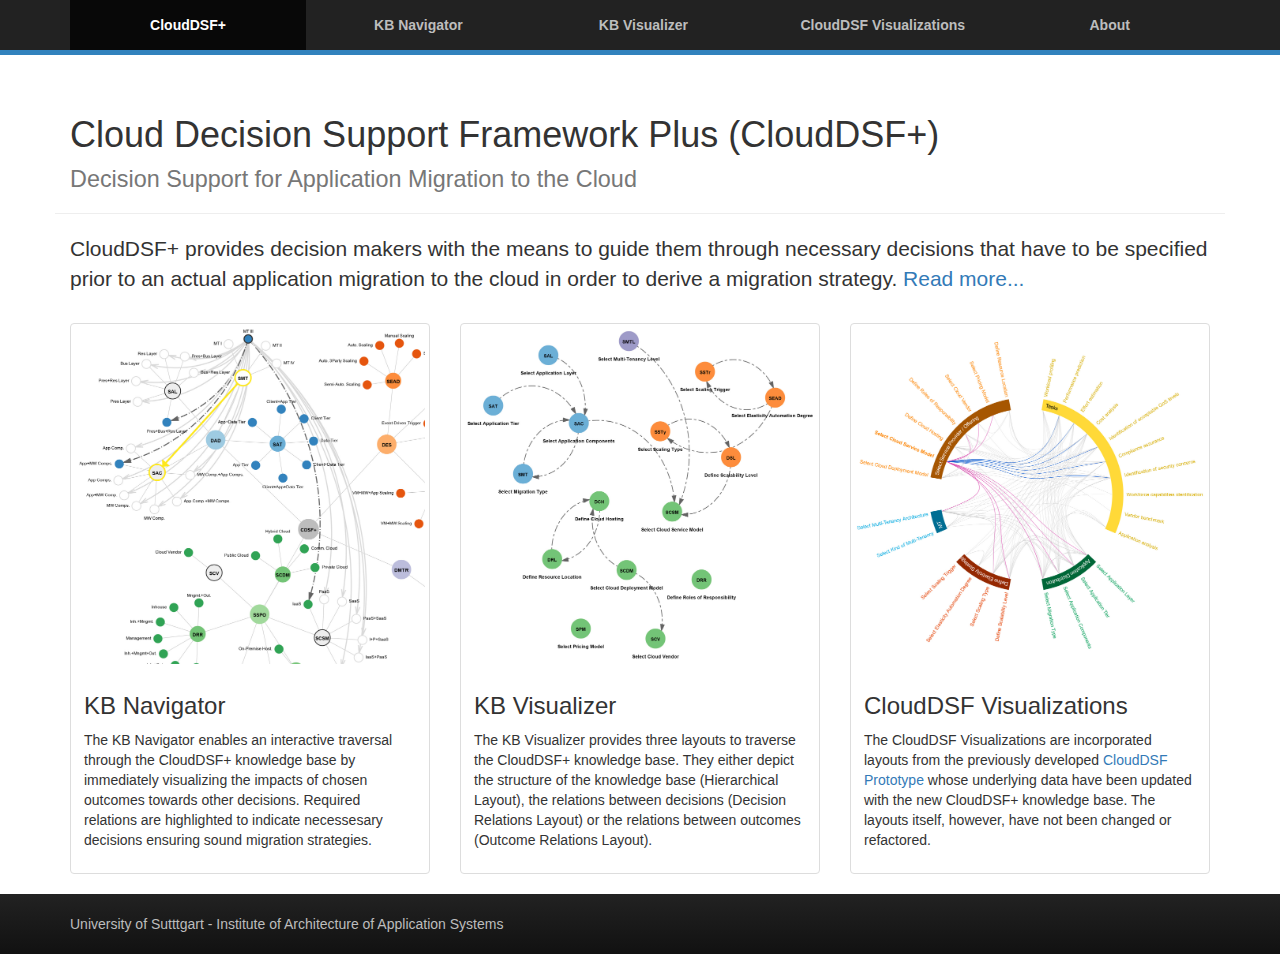
==== clouddsfPlus/WebContent/index.html @ 39ebaa83 "added clouddsfPlus" ====
<!DOCTYPE html>
<html lang="en">
<head>
<meta charset="utf-8">
<meta http-equiv="X-UA-Compatible" content="IE=edge">
<meta name="viewport" content="width=device-width, initial-scale=1">
<title>CloudDSF+</title>

<!-- HTML5 shim and Respond.js for IE8 support of HTML5 elements and media queries -->
<!-- WARNING: Respond.js doesn't work if you view the page via file:// -->
<!--[if lt IE 9]>
      <script src="https://oss.maxcdn.com/html5shiv/3.7.2/html5shiv.min.js"></script>
      <script src="https://oss.maxcdn.com/respond/1.4.2/respond.min.js"></script>
    <![endif]-->

<!-- Global Style Sheets  -->
<link href="./css/bootstrap.min.css" rel="stylesheet" />
<link href="./css/cdsfPlus.css" rel="stylesheet" />

<!-- Custom Style Sheets -->

<!-- JavaScript Libraries -->
<script src="./js/lib/jquery-1.11.2.min.js" type="text/javascript"></script>
<script src="./js/lib/bootstrap.min.js" type="text/javascript"></script>

</head>
<body>
	<!-- Navigation -->
	<header class="navbar navbar-inverse navbar-static-top "
		role="navigation">
		<div class="container">
			<!-- Brand and toggle get grouped for better mobile display -->
			<div class="navbar-header">
				<button type="button" class="navbar-toggle collapsed"
					data-toggle="collapse" data-target="#navbar">
					<span class="sr-only">Toggle navigation</span> <span
						class="icon-bar"></span> <span class="icon-bar"></span> <span
						class="icon-bar"></span>
				</button>
				<a class="navbar-brand visible-xs" href="./index.html">CloudDSF+</a>
			</div>

			<!-- Collect the nav links for toggling -->
			<nav id="navbar" class="collapse navbar-collapse" role="navigation">
				<ul class="nav navbar-nav nav-justified">
					<li class="active"><a href="./index.html"><span><strong>
									CloudDSF+</strong></span></a></li>
					<li><a href="./kbNavigator.html"><span>KB Navigator</span>
					</a></li>
					<li><a href="./kbVisualizer.html"><span>KB
								Visualizer</span> </a></li>
					<li><a href="./cloudDSFVisualizations.html"><span>CloudDSF
								Visualizations</span> </a></li>
					<li><a href="./about.html"><span>About</span> </a></li>
				</ul>
			</nav>
		</div>
	</header>

	<!-- Main content -->
	<div class="container">
		<div class="row">
			<div class="col-md-12 page-header">
				<h1>
					Cloud Decision Support Framework Plus (CloudDSF+)<small><br>Decision
						Support for Application Migration to the Cloud </small>
				</h1>
			</div>
		</div>

		<div class="row">
			<div class="col-md-12 vspace">
				<p class="lead">
					CloudDSF+ provides decision makers with the means to guide them
					through necessary decisions that have to be specified prior to an
					actual application migration to the cloud in order to derive a
					migration strategy. <a href="./about.html">Read more...</a>
				</p>
			</div>
		</div>

		<!-- Thumbnails as entry points -->
		<div class="row">
			<div class="col-xs-8 col-sm-6 col-md-4">
				<div class="thumbnail">
					<a href="./kbNavigator.html"><img src="./img/kbNavigator.jpg"
						alt="KB Navigator"></a>
					<div class="caption">
						<h3>KB Navigator</h3>
						<p>The KB Navigator enables an interactive traversal through
							the CloudDSF+ knowledge base by immediately visualizing the
							impacts of chosen outcomes towards other decisions. Required
							relations are highlighted to indicate necessesary decisions
							ensuring sound migration strategies.</p>
					</div>
				</div>
			</div>

			<div class="col-xs-8 col-sm-6 col-md-4">
				<div class="thumbnail">
					<a href="./kbVisualizer.html"><img src="./img/kbVisualizer.jpg"
						alt="KB Visualizer"></a>
					<div class="caption">
						<h3>KB Visualizer</h3>
						<p>The KB Visualizer provides three layouts to traverse the
							CloudDSF+ knowledge base. They either depict the structure of the
							knowledge base (Hierarchical Layout), the relations between
							decisions (Decision Relations Layout) or the relations between
							outcomes (Outcome Relations Layout).</p>
					</div>
				</div>
			</div>

			<div class="col-xs-8 col-sm-6 col-md-4">
				<div class="thumbnail">
					<a href="./cloudDSFVisualizations.html"><img
						src="./img/cdsfRelations.jpg" alt="CloudDSF Visualizations"></a>
					<div class="caption">
						<h3>CloudDSF Visualizations</h3>
						<p>
							The CloudDSF Visualizations are incorporated layouts from the
							previously developed <a href="www.clouddsf.com">CloudDSF
								Prototype</a> whose underlying data have been updated with the new
							CloudDSF+ knowledge base. The layouts itself, however, have not
							been changed or refactored.
						</p>
					</div>
				</div>
			</div>

		</div>
	</div>

	<footer class="footer">
		<div class="container">
			<p>University of Sutttgart - Institute of Architecture of
				Application Systems</p>
		</div>
	</footer>

</body>
</html>
---- clouddsfPlus/WebContent/css/cdsfPlus.css ----
/*
 * Copyright 2015 Balduin Metz
 * 
 * Licensed under the Apache License, Version 2.0 (the "License"); you may not use this file except
 * in compliance with the License. You may obtain a copy of the License at
 * 
 * http://www.apache.org/licenses/LICENSE-2.0
 * 
 * Unless required by applicable law or agreed to in writing, software distributed under the License
 * is distributed on an "AS IS" BASIS, WITHOUT WARRANTIES OR CONDITIONS OF ANY KIND, either express
 * or implied. See the License for the specific language governing permissions and limitations under
 * the License.
 */
@CHARSET "UTF-8";

.btn {
	border-radius: 0px;
	-webkit-border-radius: 0px;
	-moz-border-radius: 0px;
}

.btn-file {
	position: relative;
	overflow: hidden;
}

.btn-file input[type=file] {
	position: absolute;
	top: 0;
	right: 0;
	min-width: 100%;
	min-height: 100%;
	font-size: 100px;
	text-align: right;
	filter: alpha(opacity = 0);
	opacity: 0;
	outline: none;
	background: white;
	cursor: inherit;
	display: block;
}

a, a:active, a:focus {
	outline: none;
}

.navbar {
	border-bottom: solid 5px #3182bd; /* d3 */
	margin-bottom: 0px;
}

.navbar-nav>li {
	float: none;
}

.subnav {
	font-size: 13px;
	border-bottom: none;
	min-height: 0px;
}

.subnav ul {
	padding: 0% 20%;
}

.subnav li>a {
	padding: 8px 0px;
}

.subnav .active>a {
	background-color: #222 !important;
}

.subnav .active span {
	padding-bottom: 3px;
	border-bottom: 1px solid #fff;
}

.navbar-inverse .navbar-nav>li>a {
	color: #bdbdbd; /* d3 */
	font-weight: bold;
}

.vspace {
	margin-bottom: 10px;
}

.top-buffer {
	border-top: solid 1px #222;
}

.footer {
	background-color: #1b1b1b;
	background-image: -moz-linear-gradient(top, #222222, #111111);
	background-image: -webkit-gradient(linear, 0 0, 0 100%, from(#222222),
		to(#111111));
	background-image: -webkit-linear-gradient(top, #222222, #111111);
	background-image: -o-linear-gradient(top, #222222, #111111);
	background-image: linear-gradient(to bottom, #222222, #111111);
	background-repeat: repeat-x;
	border-color: #252525;
	filter: progid:DXImageTransform.Microsoft.gradient(startColorstr='#ff222222',
		endColorstr='#ff111111', GradientType=0);
	padding: 20px 0px 20px 0px;
}

.footer p {
	color: #BDBDBD;
	margin: 0px 0px 0px 0px;
}
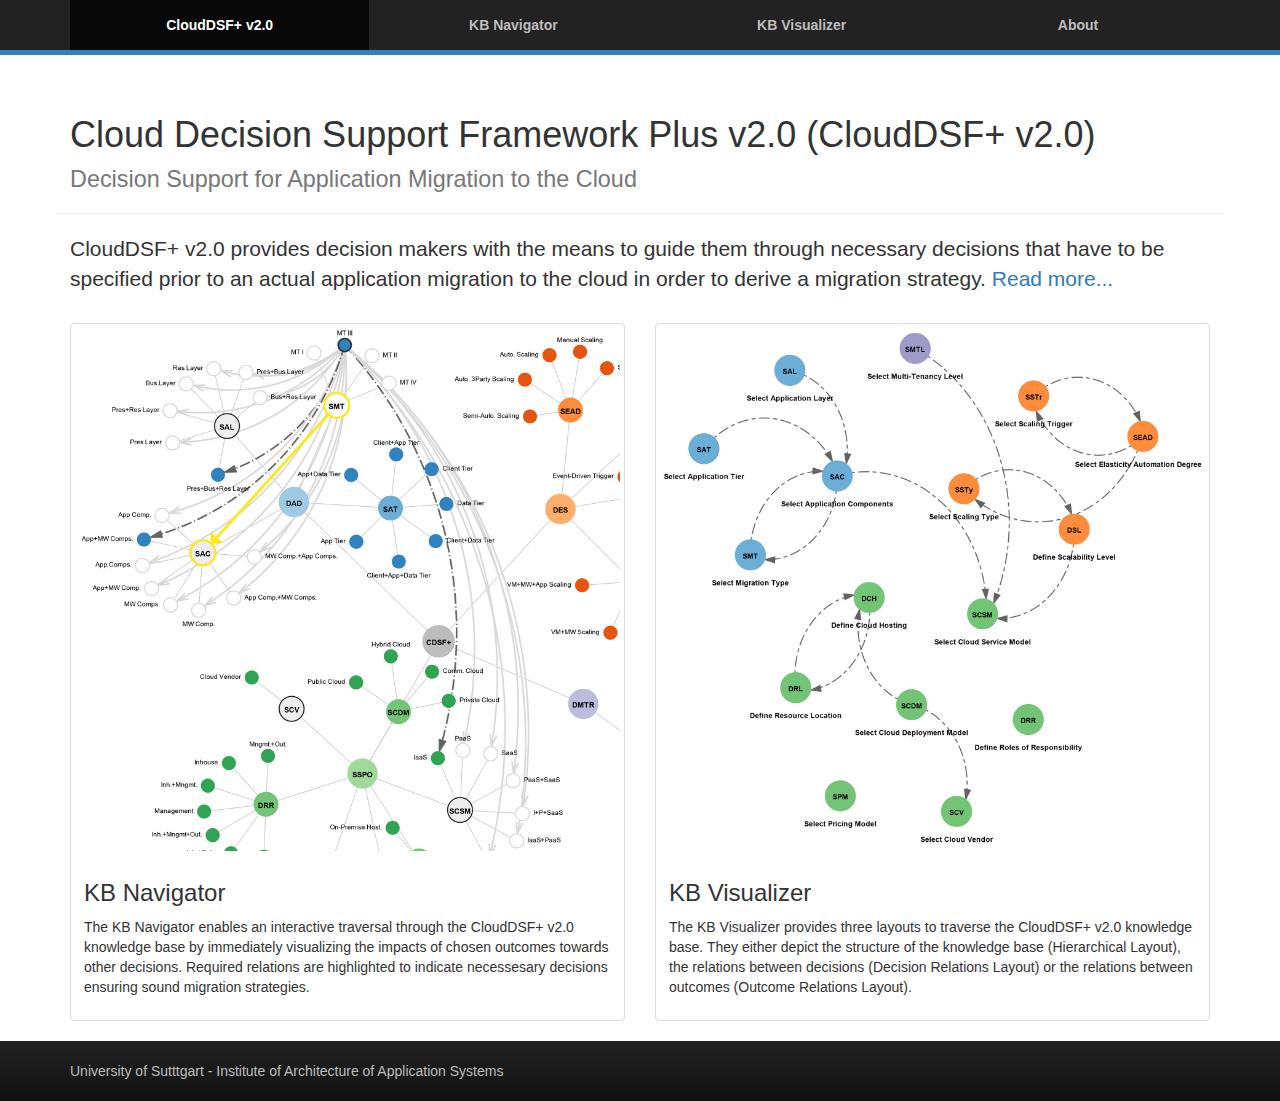
==== commit 43c8b3f4: "first commit of CloudDSF+ v2.0" ====
--- a/clouddsfPlus/WebContent/index.html
+++ b/clouddsfPlus/WebContent/index.html
@@ -1,142 +1,110 @@
 <!DOCTYPE html>
 <html lang="en">
+
 <head>
-<meta charset="utf-8">
-<meta http-equiv="X-UA-Compatible" content="IE=edge">
-<meta name="viewport" content="width=device-width, initial-scale=1">
-<title>CloudDSF+</title>
+    <meta charset="utf-8">
+    <meta http-equiv="X-UA-Compatible" content="IE=edge">
+    <meta name="viewport" content="width=device-width, initial-scale=1">
+    <title>CloudDSF+ v2.0</title>
 
-<!-- HTML5 shim and Respond.js for IE8 support of HTML5 elements and media queries -->
-<!-- WARNING: Respond.js doesn't work if you view the page via file:// -->
-<!--[if lt IE 9]>
+    <!-- HTML5 shim and Respond.js for IE8 support of HTML5 elements and media queries -->
+    <!-- WARNING: Respond.js doesn't work if you view the page via file:// -->
+    <!--[if lt IE 9]>
       <script src="https://oss.maxcdn.com/html5shiv/3.7.2/html5shiv.min.js"></script>
       <script src="https://oss.maxcdn.com/respond/1.4.2/respond.min.js"></script>
     <![endif]-->
 
-<!-- Global Style Sheets  -->
-<link href="./css/bootstrap.min.css" rel="stylesheet" />
-<link href="./css/cdsfPlus.css" rel="stylesheet" />
+    <!-- Global Style Sheets  -->
+    <link href="./css/bootstrap.min.css" rel="stylesheet" />
+    <link href="./css/cdsfPlus.css" rel="stylesheet" />
 
-<!-- Custom Style Sheets -->
+    <!-- Custom Style Sheets -->
 
-<!-- JavaScript Libraries -->
-<script src="./js/lib/jquery-1.11.2.min.js" type="text/javascript"></script>
-<script src="./js/lib/bootstrap.min.js" type="text/javascript"></script>
+    <!-- JavaScript Libraries -->
+    <script src="./js/lib/jquery-1.11.2.min.js" type="text/javascript"></script>
+    <script src="./js/lib/bootstrap.min.js" type="text/javascript"></script>
 
 </head>
+
 <body>
-	<!-- Navigation -->
-	<header class="navbar navbar-inverse navbar-static-top "
-		role="navigation">
-		<div class="container">
-			<!-- Brand and toggle get grouped for better mobile display -->
-			<div class="navbar-header">
-				<button type="button" class="navbar-toggle collapsed"
-					data-toggle="collapse" data-target="#navbar">
+    <!-- Navigation -->
+    <header class="navbar navbar-inverse navbar-static-top " role="navigation">
+        <div class="container">
+            <!-- Brand and toggle get grouped for better mobile display -->
+            <div class="navbar-header">
+                <button type="button" class="navbar-toggle collapsed" data-toggle="collapse" data-target="#navbar">
 					<span class="sr-only">Toggle navigation</span> <span
 						class="icon-bar"></span> <span class="icon-bar"></span> <span
 						class="icon-bar"></span>
 				</button>
-				<a class="navbar-brand visible-xs" href="./index.html">CloudDSF+</a>
-			</div>
+                <a class="navbar-brand visible-xs" href="./index.html">CloudDSF+ v2.0</a>
+            </div>
 
-			<!-- Collect the nav links for toggling -->
-			<nav id="navbar" class="collapse navbar-collapse" role="navigation">
-				<ul class="nav navbar-nav nav-justified">
-					<li class="active"><a href="./index.html"><span><strong>
-									CloudDSF+</strong></span></a></li>
-					<li><a href="./kbNavigator.html"><span>KB Navigator</span>
+            <!-- Collect the nav links for toggling -->
+            <nav id="navbar" class="collapse navbar-collapse" role="navigation">
+                <ul class="nav navbar-nav nav-justified">
+                    <li class="active"><a href="./index.html"><span><strong>
+									CloudDSF+ v2.0</strong></span></a></li>
+                    <li><a href="./kbNavigator.html"><span>KB Navigator</span>
 					</a></li>
-					<li><a href="./kbVisualizer.html"><span>KB
+                    <li><a href="./kbVisualizer.html"><span>KB
 								Visualizer</span> </a></li>
-					<li><a href="./cloudDSFVisualizations.html"><span>CloudDSF
-								Visualizations</span> </a></li>
-					<li><a href="./about.html"><span>About</span> </a></li>
-				</ul>
-			</nav>
-		</div>
-	</header>
+                    <li><a href="./about.html"><span>About</span> </a></li>
+                </ul>
+            </nav>
+        </div>
+    </header>
 
-	<!-- Main content -->
-	<div class="container">
-		<div class="row">
-			<div class="col-md-12 page-header">
-				<h1>
-					Cloud Decision Support Framework Plus (CloudDSF+)<small><br>Decision
+    <!-- Main content -->
+    <div class="container">
+        <div class="row">
+            <div class="col-md-12 page-header">
+                <h1>
+                    Cloud Decision Support Framework Plus v2.0 (CloudDSF+ v2.0)<small><br>Decision
 						Support for Application Migration to the Cloud </small>
-				</h1>
-			</div>
-		</div>
+                </h1>
+            </div>
+        </div>
 
-		<div class="row">
-			<div class="col-md-12 vspace">
-				<p class="lead">
-					CloudDSF+ provides decision makers with the means to guide them
-					through necessary decisions that have to be specified prior to an
-					actual application migration to the cloud in order to derive a
-					migration strategy. <a href="./about.html">Read more...</a>
-				</p>
-			</div>
-		</div>
+        <div class="row">
+            <div class="col-md-12 vspace">
+                <p class="lead">
+                    CloudDSF+ v2.0 provides decision makers with the means to guide them through necessary decisions that have to be specified prior to an actual application migration to the cloud in order to derive a migration strategy. <a href="./about.html">Read more...</a>
+                </p>
+            </div>
+        </div>
 
-		<!-- Thumbnails as entry points -->
-		<div class="row">
-			<div class="col-xs-8 col-sm-6 col-md-4">
-				<div class="thumbnail">
-					<a href="./kbNavigator.html"><img src="./img/kbNavigator.jpg"
-						alt="KB Navigator"></a>
-					<div class="caption">
-						<h3>KB Navigator</h3>
-						<p>The KB Navigator enables an interactive traversal through
-							the CloudDSF+ knowledge base by immediately visualizing the
-							impacts of chosen outcomes towards other decisions. Required
-							relations are highlighted to indicate necessesary decisions
-							ensuring sound migration strategies.</p>
-					</div>
-				</div>
-			</div>
+        <!-- Thumbnails as entry points -->
+        <div class="row">
+            <div class="col-xs-8 col-sm-6">
+                <div class="thumbnail">
+                    <a href="./kbNavigator.html"><img src="./img/kbNavigator.jpg" alt="KB Navigator"></a>
+                    <div class="caption">
+                        <h3>KB Navigator</h3>
+                        <p>The KB Navigator enables an interactive traversal through the CloudDSF+ v2.0 knowledge base by immediately visualizing the impacts of chosen outcomes towards other decisions. Required relations are highlighted to indicate necessesary decisions ensuring sound migration strategies.</p>
+                    </div>
+                </div>
+            </div>
 
-			<div class="col-xs-8 col-sm-6 col-md-4">
-				<div class="thumbnail">
-					<a href="./kbVisualizer.html"><img src="./img/kbVisualizer.jpg"
-						alt="KB Visualizer"></a>
-					<div class="caption">
-						<h3>KB Visualizer</h3>
-						<p>The KB Visualizer provides three layouts to traverse the
-							CloudDSF+ knowledge base. They either depict the structure of the
-							knowledge base (Hierarchical Layout), the relations between
-							decisions (Decision Relations Layout) or the relations between
-							outcomes (Outcome Relations Layout).</p>
-					</div>
-				</div>
-			</div>
+            <div class="col-xs-8 col-sm-6">
+                <div class="thumbnail">
+                    <a href="./kbVisualizer.html"><img src="./img/kbVisualizer.jpg" alt="KB Visualizer"></a>
+                    <div class="caption">
+                        <h3>KB Visualizer</h3>
+                        <p>The KB Visualizer provides three layouts to traverse the CloudDSF+ v2.0 knowledge base. They either depict the structure of the knowledge base (Hierarchical Layout), the relations between decisions (Decision Relations Layout) or the relations between outcomes (Outcome Relations Layout).</p>
+                    </div>
+                </div>
+            </div>
 
-			<div class="col-xs-8 col-sm-6 col-md-4">
-				<div class="thumbnail">
-					<a href="./cloudDSFVisualizations.html"><img
-						src="./img/cdsfRelations.jpg" alt="CloudDSF Visualizations"></a>
-					<div class="caption">
-						<h3>CloudDSF Visualizations</h3>
-						<p>
-							The CloudDSF Visualizations are incorporated layouts from the
-							previously developed <a href="www.clouddsf.com">CloudDSF
-								Prototype</a> whose underlying data have been updated with the new
-							CloudDSF+ knowledge base. The layouts itself, however, have not
-							been changed or refactored.
-						</p>
-					</div>
-				</div>
-			</div>
+        </div>
+    </div>
 
-		</div>
-	</div>
-
-	<footer class="footer">
-		<div class="container">
-			<p>University of Sutttgart - Institute of Architecture of
-				Application Systems</p>
-		</div>
-	</footer>
+    <footer class="footer">
+        <div class="container">
+            <p>University of Sutttgart - Institute of Architecture of Application Systems</p>
+        </div>
+    </footer>
 
 </body>
-</html>+
+</html>
--- a/clouddsfPlus/WebContent/css/cdsfPlus.css
+++ b/clouddsfPlus/WebContent/css/cdsfPlus.css
@@ -1,11 +1,11 @@
 /*
  * Copyright 2015 Balduin Metz
- * 
+ *
  * Licensed under the Apache License, Version 2.0 (the "License"); you may not use this file except
  * in compliance with the License. You may obtain a copy of the License at
- * 
+ *
  * http://www.apache.org/licenses/LICENSE-2.0
- * 
+ *
  * Unless required by applicable law or agreed to in writing, software distributed under the License
  * is distributed on an "AS IS" BASIS, WITHOUT WARRANTIES OR CONDITIONS OF ANY KIND, either express
  * or implied. See the License for the specific language governing permissions and limitations under
@@ -85,6 +85,11 @@
 	margin-bottom: 10px;
 }
 
+.hspace {
+    padding-left: 0px;
+    padding-right: 0px;
+}
+
 .top-buffer {
 	border-top: solid 1px #222;
 }
@@ -107,4 +112,4 @@
 .footer p {
 	color: #BDBDBD;
 	margin: 0px 0px 0px 0px;
-}+}
